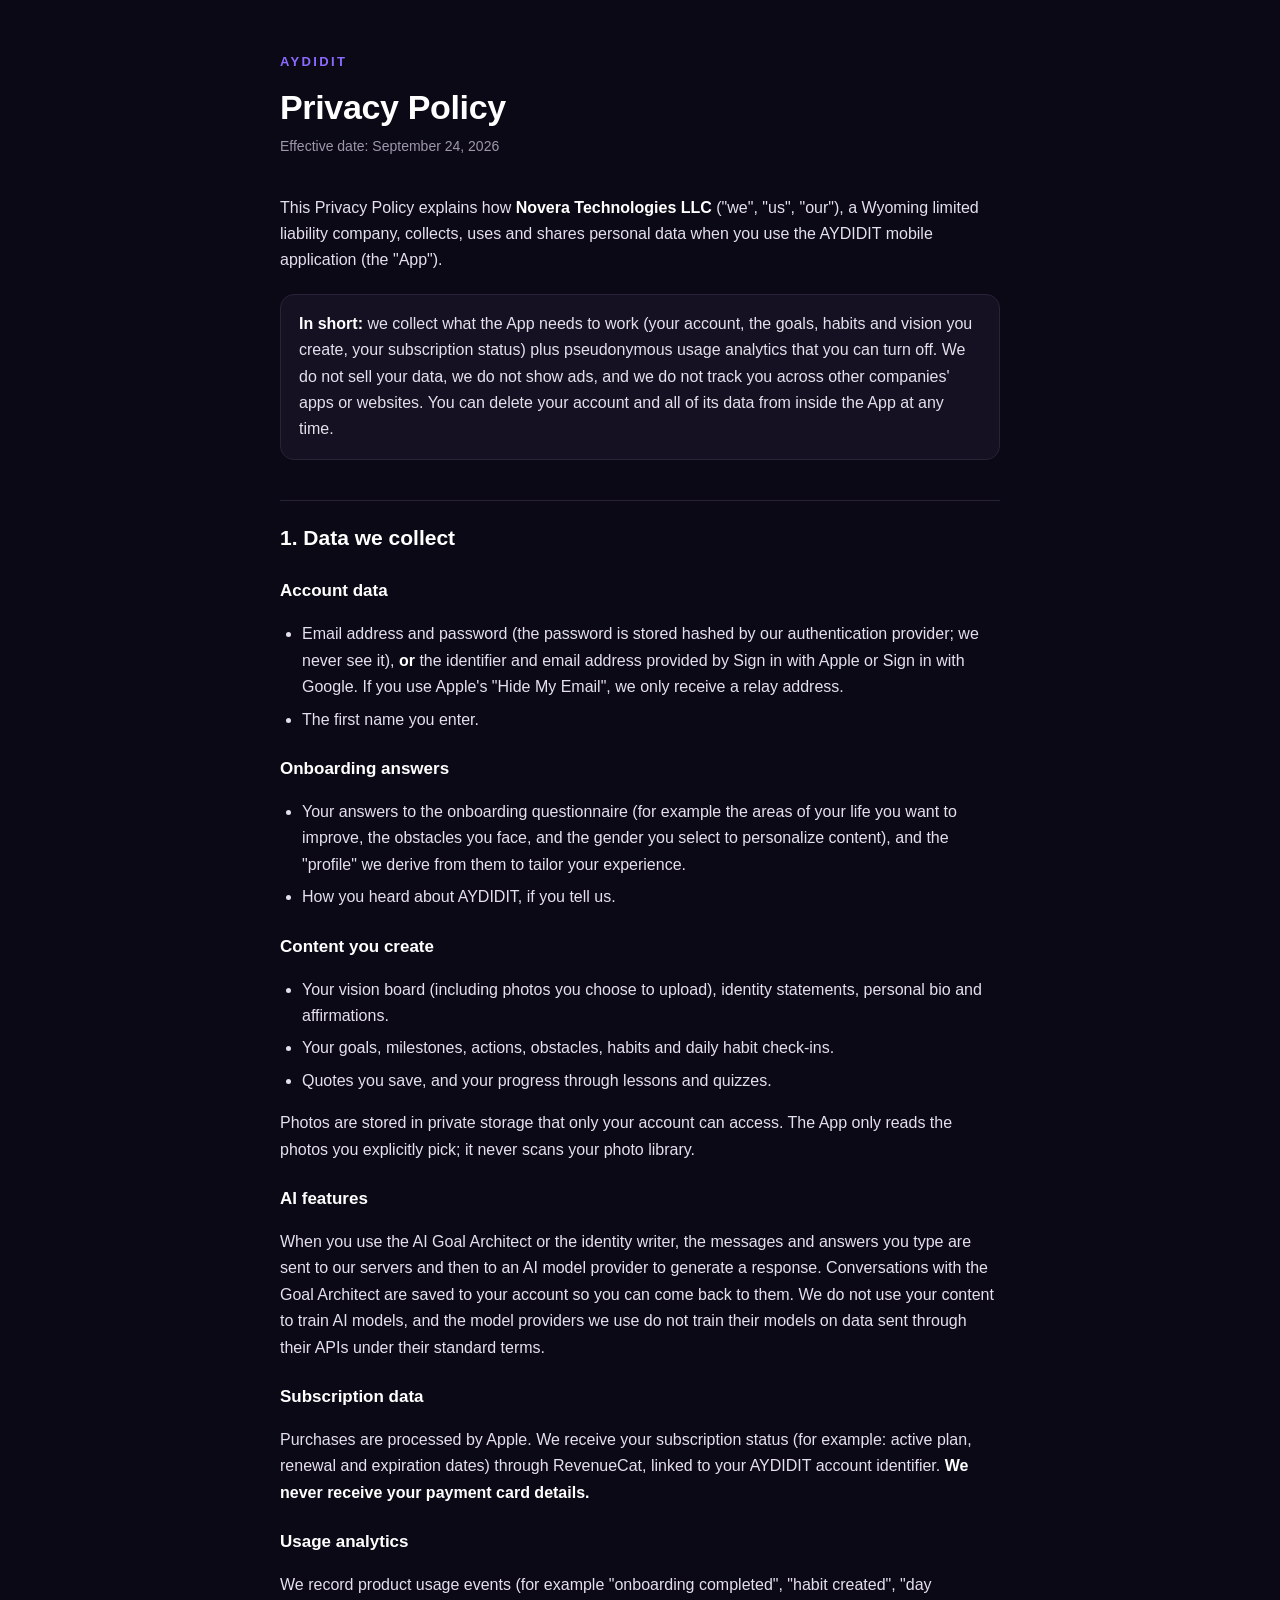
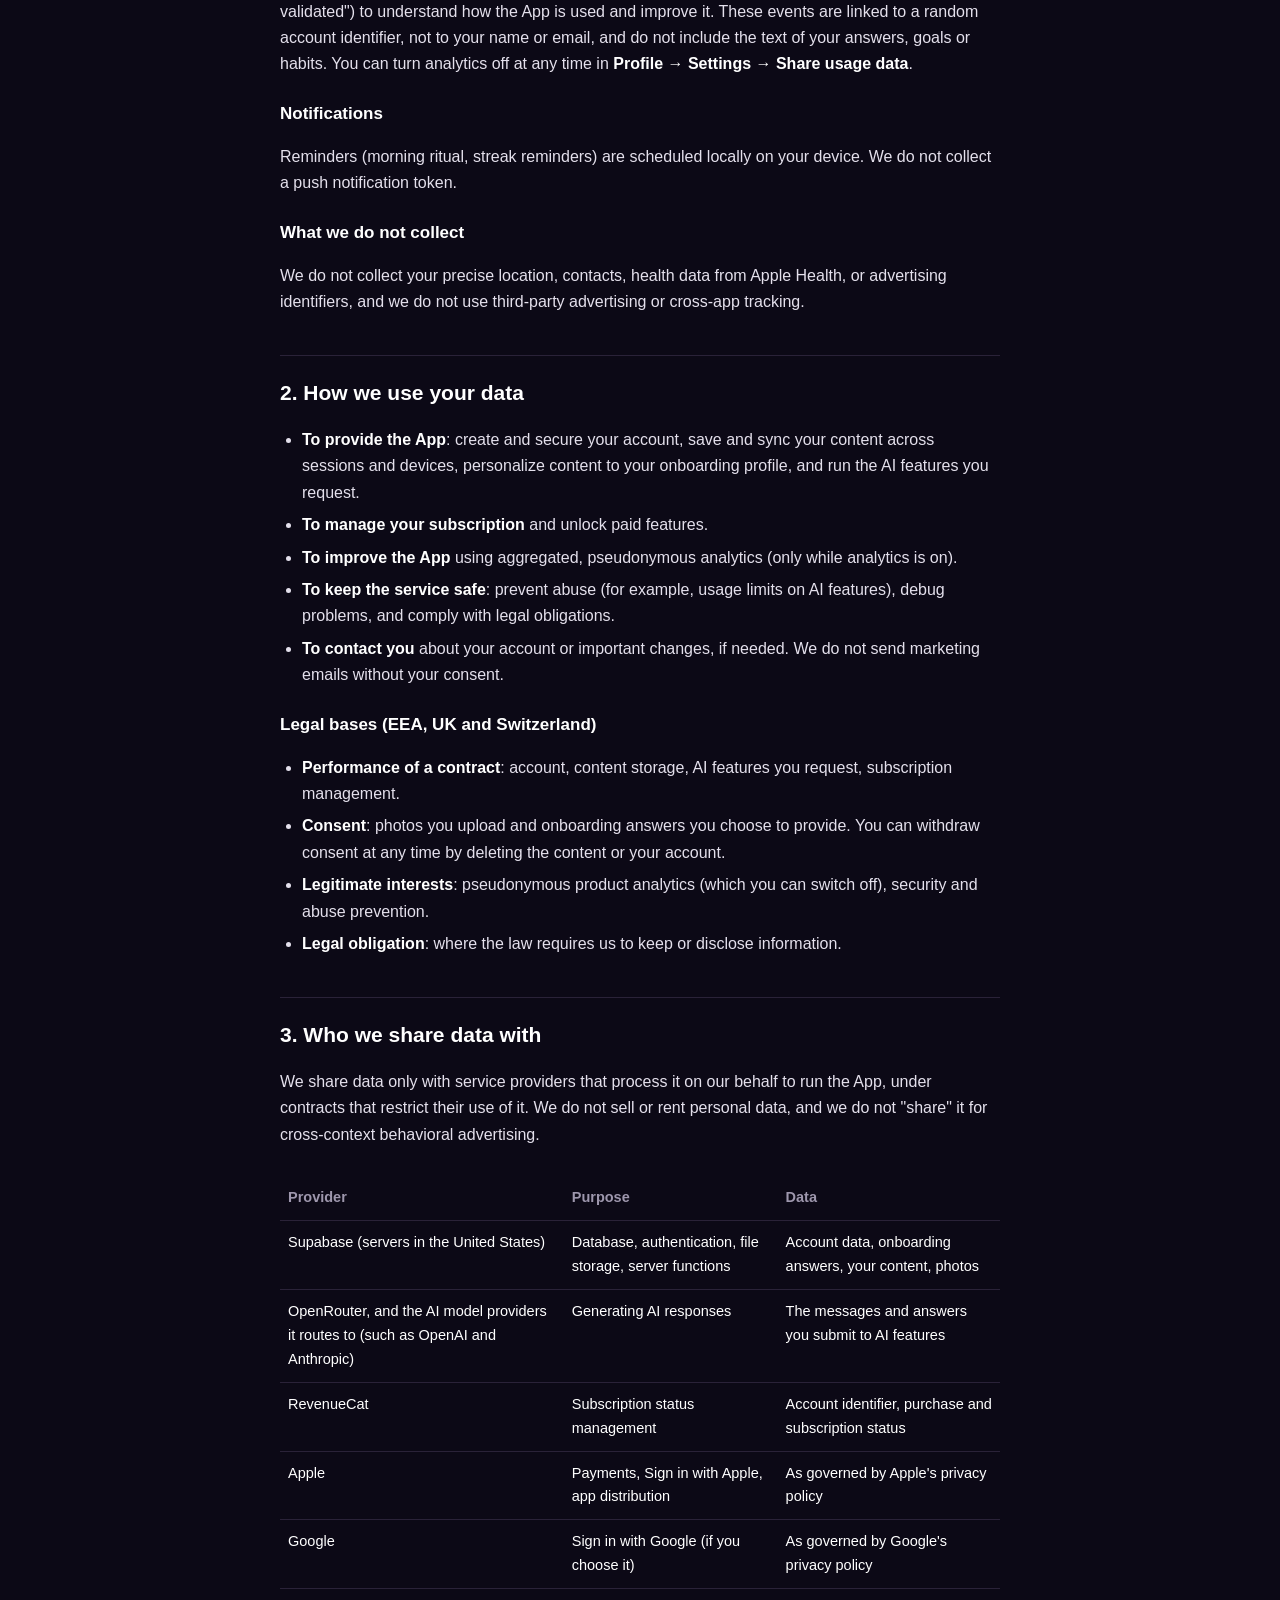
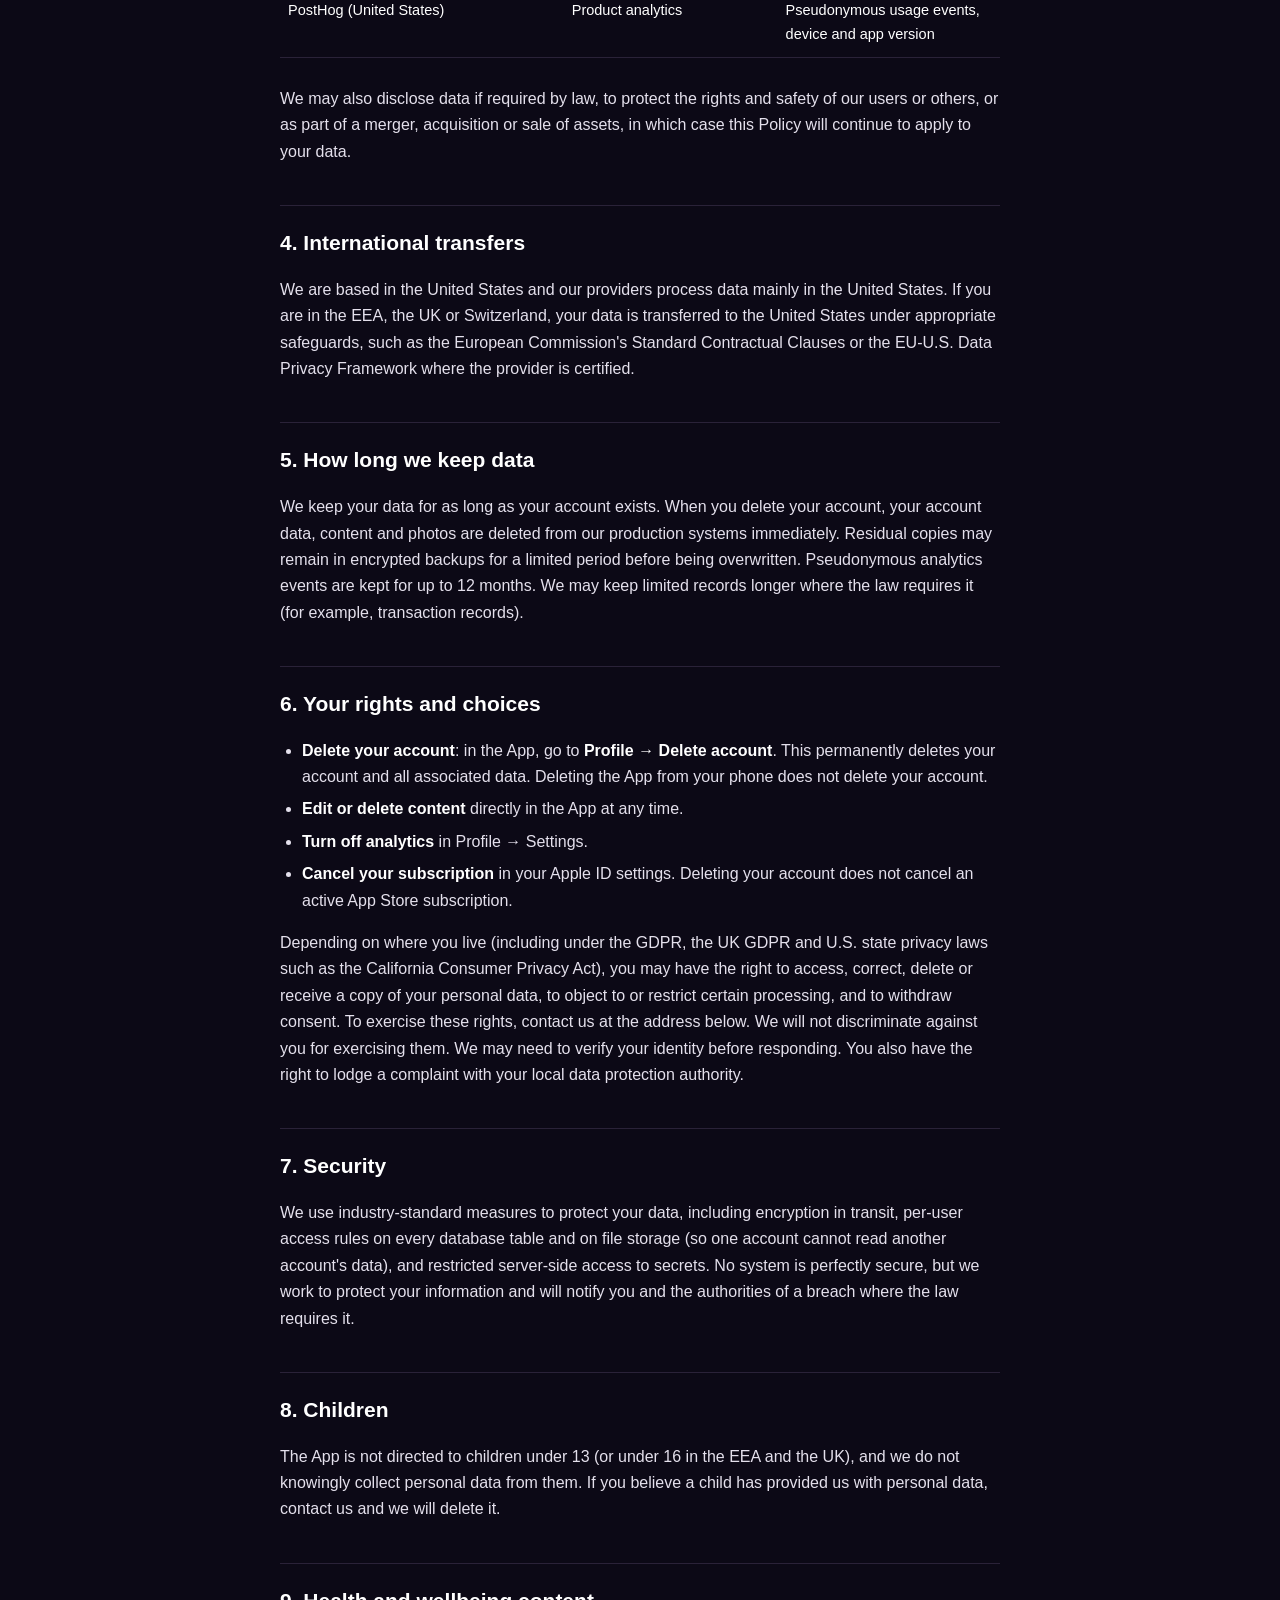
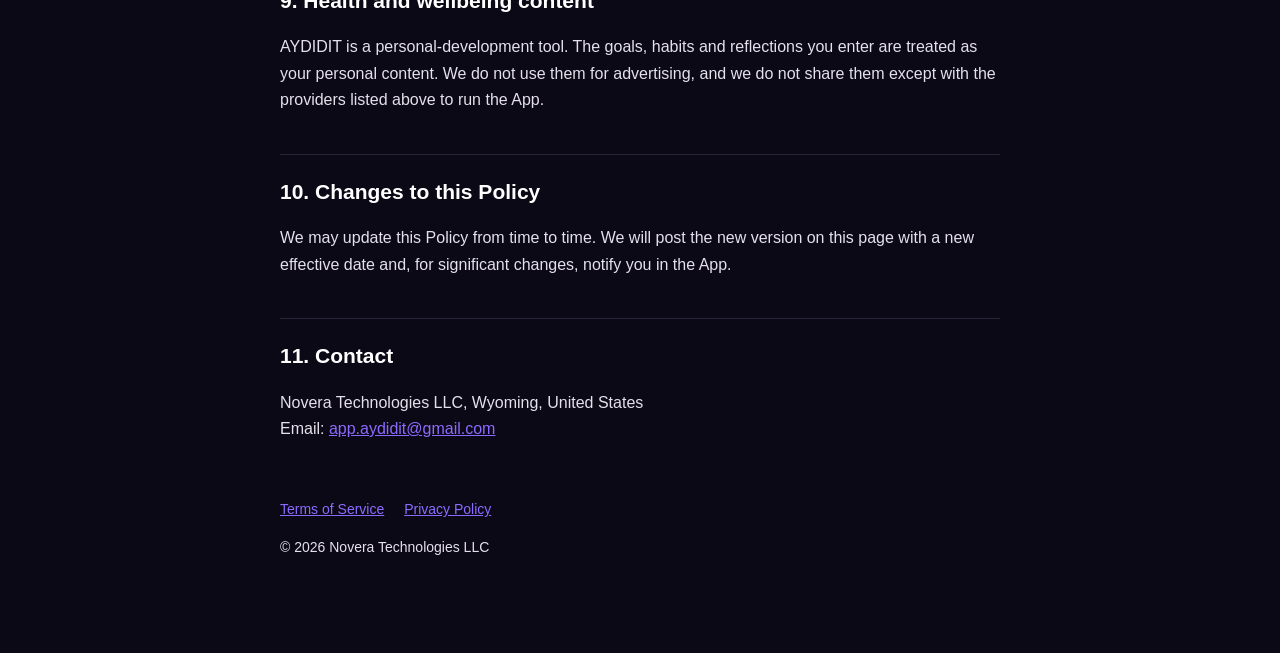
==== privacy/index.html @ 120aacc1 "AYDIDIT Privacy Policy, Terms of Service and support page" ====
<!doctype html>
<html lang="en">
<head>
  <meta charset="utf-8">
  <meta name="viewport" content="width=device-width, initial-scale=1">
  <title>AYDIDIT Privacy Policy</title>
  <meta name="description" content="How AYDIDIT collects, uses and protects your personal data.">
  <link rel="stylesheet" href="../style.css">
</head>
<body>
<main>
  <header>
    <a class="brand" href="../">AYDIDIT</a>
    <h1>Privacy Policy</h1>
    <p class="meta">Effective date: September 24, 2026</p>
  </header>

  <p>This Privacy Policy explains how <strong>Novera Technologies LLC</strong> ("we", "us", "our"), a Wyoming limited liability company, collects, uses and shares personal data when you use the AYDIDIT mobile application (the "App").</p>

  <div class="callout">
    <p><strong>In short:</strong> we collect what the App needs to work (your account, the goals, habits and vision you create, your subscription status) plus pseudonymous usage analytics that you can turn off. We do not sell your data, we do not show ads, and we do not track you across other companies' apps or websites. You can delete your account and all of its data from inside the App at any time.</p>
  </div>

  <h2>1. Data we collect</h2>

  <h3>Account data</h3>
  <ul>
    <li>Email address and password (the password is stored hashed by our authentication provider; we never see it), <strong>or</strong> the identifier and email address provided by Sign in with Apple or Sign in with Google. If you use Apple's "Hide My Email", we only receive a relay address.</li>
    <li>The first name you enter.</li>
  </ul>

  <h3>Onboarding answers</h3>
  <ul>
    <li>Your answers to the onboarding questionnaire (for example the areas of your life you want to improve, the obstacles you face, and the gender you select to personalize content), and the "profile" we derive from them to tailor your experience.</li>
    <li>How you heard about AYDIDIT, if you tell us.</li>
  </ul>

  <h3>Content you create</h3>
  <ul>
    <li>Your vision board (including photos you choose to upload), identity statements, personal bio and affirmations.</li>
    <li>Your goals, milestones, actions, obstacles, habits and daily habit check-ins.</li>
    <li>Quotes you save, and your progress through lessons and quizzes.</li>
  </ul>
  <p>Photos are stored in private storage that only your account can access. The App only reads the photos you explicitly pick; it never scans your photo library.</p>

  <h3>AI features</h3>
  <p>When you use the AI Goal Architect or the identity writer, the messages and answers you type are sent to our servers and then to an AI model provider to generate a response. Conversations with the Goal Architect are saved to your account so you can come back to them. We do not use your content to train AI models, and the model providers we use do not train their models on data sent through their APIs under their standard terms.</p>

  <h3>Subscription data</h3>
  <p>Purchases are processed by Apple. We receive your subscription status (for example: active plan, renewal and expiration dates) through RevenueCat, linked to your AYDIDIT account identifier. <strong>We never receive your payment card details.</strong></p>

  <h3>Usage analytics</h3>
  <p>We record product usage events (for example "onboarding completed", "habit created", "day validated") to understand how the App is used and improve it. These events are linked to a random account identifier, not to your name or email, and do not include the text of your answers, goals or habits. You can turn analytics off at any time in <strong>Profile → Settings → Share usage data</strong>.</p>

  <h3>Notifications</h3>
  <p>Reminders (morning ritual, streak reminders) are scheduled locally on your device. We do not collect a push notification token.</p>

  <h3>What we do not collect</h3>
  <p>We do not collect your precise location, contacts, health data from Apple Health, or advertising identifiers, and we do not use third-party advertising or cross-app tracking.</p>

  <h2>2. How we use your data</h2>
  <ul>
    <li><strong>To provide the App</strong>: create and secure your account, save and sync your content across sessions and devices, personalize content to your onboarding profile, and run the AI features you request.</li>
    <li><strong>To manage your subscription</strong> and unlock paid features.</li>
    <li><strong>To improve the App</strong> using aggregated, pseudonymous analytics (only while analytics is on).</li>
    <li><strong>To keep the service safe</strong>: prevent abuse (for example, usage limits on AI features), debug problems, and comply with legal obligations.</li>
    <li><strong>To contact you</strong> about your account or important changes, if needed. We do not send marketing emails without your consent.</li>
  </ul>

  <h3>Legal bases (EEA, UK and Switzerland)</h3>
  <ul>
    <li><strong>Performance of a contract</strong>: account, content storage, AI features you request, subscription management.</li>
    <li><strong>Consent</strong>: photos you upload and onboarding answers you choose to provide. You can withdraw consent at any time by deleting the content or your account.</li>
    <li><strong>Legitimate interests</strong>: pseudonymous product analytics (which you can switch off), security and abuse prevention.</li>
    <li><strong>Legal obligation</strong>: where the law requires us to keep or disclose information.</li>
  </ul>

  <h2>3. Who we share data with</h2>
  <p>We share data only with service providers that process it on our behalf to run the App, under contracts that restrict their use of it. We do not sell or rent personal data, and we do not "share" it for cross-context behavioral advertising.</p>
  <div class="table-wrap">
  <table>
    <tr><th>Provider</th><th>Purpose</th><th>Data</th></tr>
    <tr><td>Supabase (servers in the United States)</td><td>Database, authentication, file storage, server functions</td><td>Account data, onboarding answers, your content, photos</td></tr>
    <tr><td>OpenRouter, and the AI model providers it routes to (such as OpenAI and Anthropic)</td><td>Generating AI responses</td><td>The messages and answers you submit to AI features</td></tr>
    <tr><td>RevenueCat</td><td>Subscription status management</td><td>Account identifier, purchase and subscription status</td></tr>
    <tr><td>Apple</td><td>Payments, Sign in with Apple, app distribution</td><td>As governed by Apple's privacy policy</td></tr>
    <tr><td>Google</td><td>Sign in with Google (if you choose it)</td><td>As governed by Google's privacy policy</td></tr>
    <tr><td>PostHog (United States)</td><td>Product analytics</td><td>Pseudonymous usage events, device and app version</td></tr>
  </table>
  </div>
  <p>We may also disclose data if required by law, to protect the rights and safety of our users or others, or as part of a merger, acquisition or sale of assets, in which case this Policy will continue to apply to your data.</p>

  <h2>4. International transfers</h2>
  <p>We are based in the United States and our providers process data mainly in the United States. If you are in the EEA, the UK or Switzerland, your data is transferred to the United States under appropriate safeguards, such as the European Commission's Standard Contractual Clauses or the EU-U.S. Data Privacy Framework where the provider is certified.</p>

  <h2>5. How long we keep data</h2>
  <p>We keep your data for as long as your account exists. When you delete your account, your account data, content and photos are deleted from our production systems immediately. Residual copies may remain in encrypted backups for a limited period before being overwritten. Pseudonymous analytics events are kept for up to 12 months. We may keep limited records longer where the law requires it (for example, transaction records).</p>

  <h2>6. Your rights and choices</h2>
  <ul>
    <li><strong>Delete your account</strong>: in the App, go to <strong>Profile → Delete account</strong>. This permanently deletes your account and all associated data. Deleting the App from your phone does not delete your account.</li>
    <li><strong>Edit or delete content</strong> directly in the App at any time.</li>
    <li><strong>Turn off analytics</strong> in Profile → Settings.</li>
    <li><strong>Cancel your subscription</strong> in your Apple ID settings. Deleting your account does not cancel an active App Store subscription.</li>
  </ul>
  <p>Depending on where you live (including under the GDPR, the UK GDPR and U.S. state privacy laws such as the California Consumer Privacy Act), you may have the right to access, correct, delete or receive a copy of your personal data, to object to or restrict certain processing, and to withdraw consent. To exercise these rights, contact us at the address below. We will not discriminate against you for exercising them. We may need to verify your identity before responding. You also have the right to lodge a complaint with your local data protection authority.</p>

  <h2>7. Security</h2>
  <p>We use industry-standard measures to protect your data, including encryption in transit, per-user access rules on every database table and on file storage (so one account cannot read another account's data), and restricted server-side access to secrets. No system is perfectly secure, but we work to protect your information and will notify you and the authorities of a breach where the law requires it.</p>

  <h2>8. Children</h2>
  <p>The App is not directed to children under 13 (or under 16 in the EEA and the UK), and we do not knowingly collect personal data from them. If you believe a child has provided us with personal data, contact us and we will delete it.</p>

  <h2>9. Health and wellbeing content</h2>
  <p>AYDIDIT is a personal-development tool. The goals, habits and reflections you enter are treated as your personal content. We do not use them for advertising, and we do not share them except with the providers listed above to run the App.</p>

  <h2>10. Changes to this Policy</h2>
  <p>We may update this Policy from time to time. We will post the new version on this page with a new effective date and, for significant changes, notify you in the App.</p>

  <h2>11. Contact</h2>
  <p>Novera Technologies LLC, Wyoming, United States<br>
  Email: <a href="mailto:app.aydidit@gmail.com">app.aydidit@gmail.com</a></p>

  <footer>
    <a href="../terms/">Terms of Service</a>
    <a href="../privacy/">Privacy Policy</a>
    <p>© 2026 Novera Technologies LLC</p>
  </footer>
</main>
</body>
</html>
---- style.css ----
:root {
  --bg: #0c0916;
  --surface: #151022;
  --text: #ffffff;
  --muted: #9e97ad;
  --accent: #8b6bff;
  --border: #2a2238;
}
* { box-sizing: border-box; }
html { -webkit-text-size-adjust: 100%; }
body {
  margin: 0;
  background: var(--bg);
  color: var(--text);
  font: 16px/1.65 -apple-system, BlinkMacSystemFont, "Segoe UI", Inter, Roboto, sans-serif;
}
main { max-width: 760px; margin: 0 auto; padding: 48px 20px 80px; }
header { margin-bottom: 36px; }
.brand { font-weight: 800; letter-spacing: 0.18em; font-size: 13px; color: var(--accent); text-decoration: none; }
h1 { font-size: 34px; line-height: 1.15; margin: 14px 0 8px; letter-spacing: -0.01em; }
.meta { color: var(--muted); font-size: 14px; margin: 0; }
h2 { font-size: 21px; margin: 40px 0 10px; padding-top: 20px; border-top: 1px solid var(--border); }
h3 { font-size: 17px; margin: 22px 0 6px; }
p, li { color: #e4e0ec; }
ul { padding-left: 22px; }
li { margin: 6px 0; }
a { color: var(--accent); }
strong { color: var(--text); }
.callout { background: var(--surface); border: 1px solid var(--border); border-radius: 14px; padding: 16px 18px; margin: 20px 0; }
.callout p { margin: 0; }
table { width: 100%; border-collapse: collapse; font-size: 14.5px; margin: 12px 0; }
th, td { text-align: left; vertical-align: top; padding: 10px 8px; border-bottom: 1px solid var(--border); }
th { color: var(--muted); font-weight: 600; }
.table-wrap { overflow-x: auto; }
footer { margin-top: 56px; color: var(--muted); font-size: 14px; }
footer a { margin-right: 16px; }
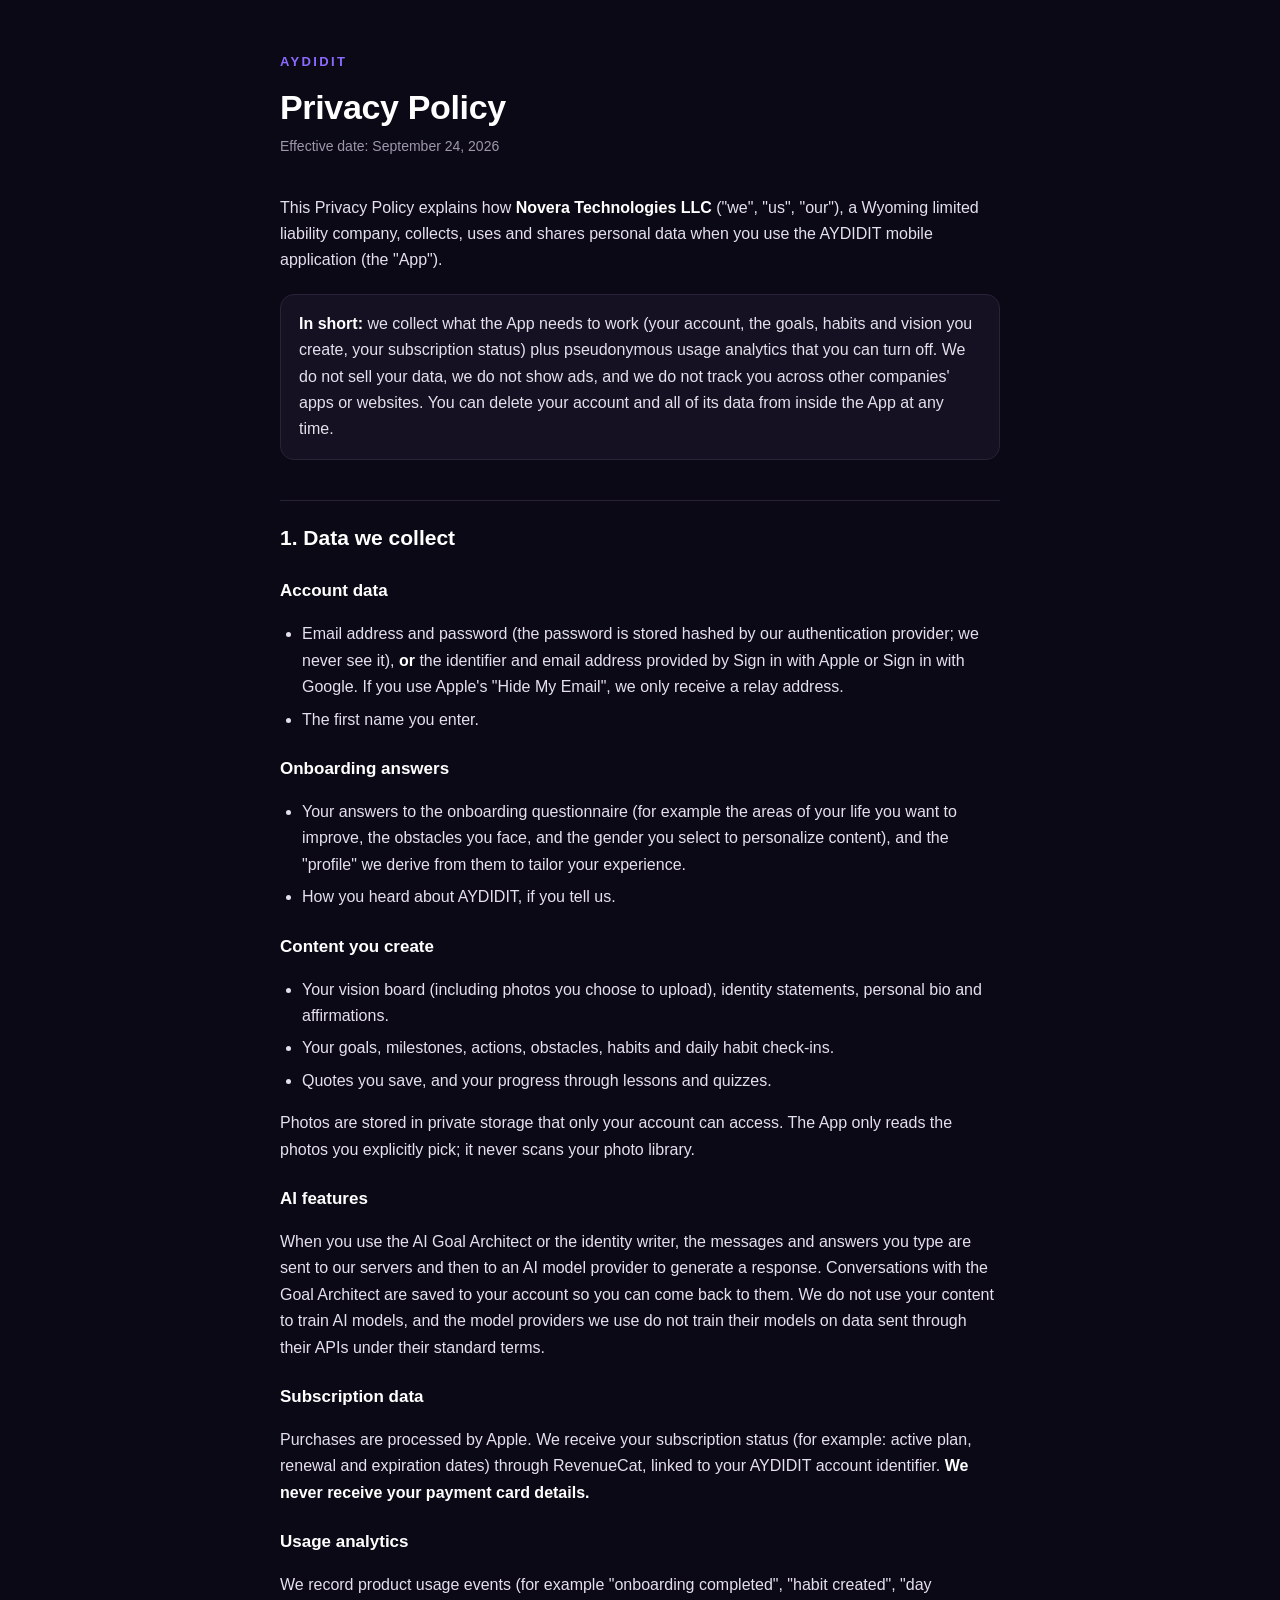
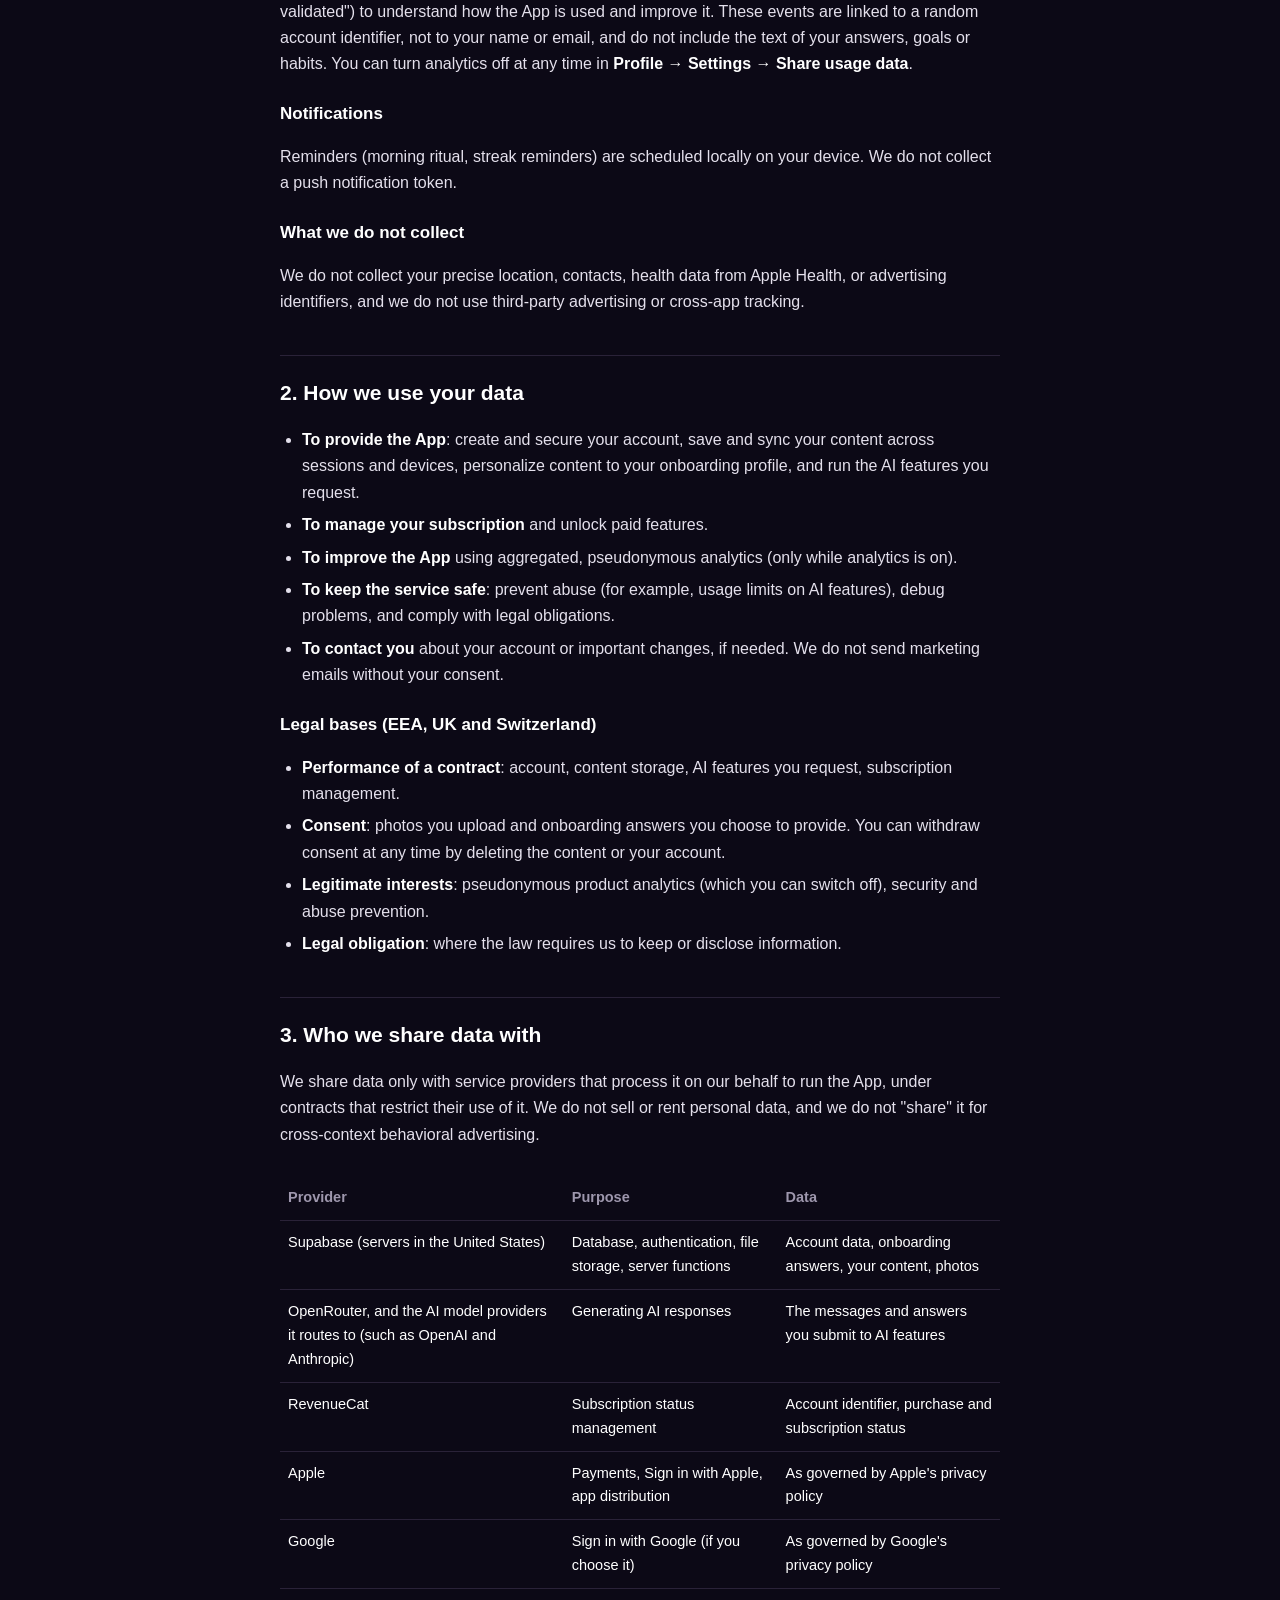
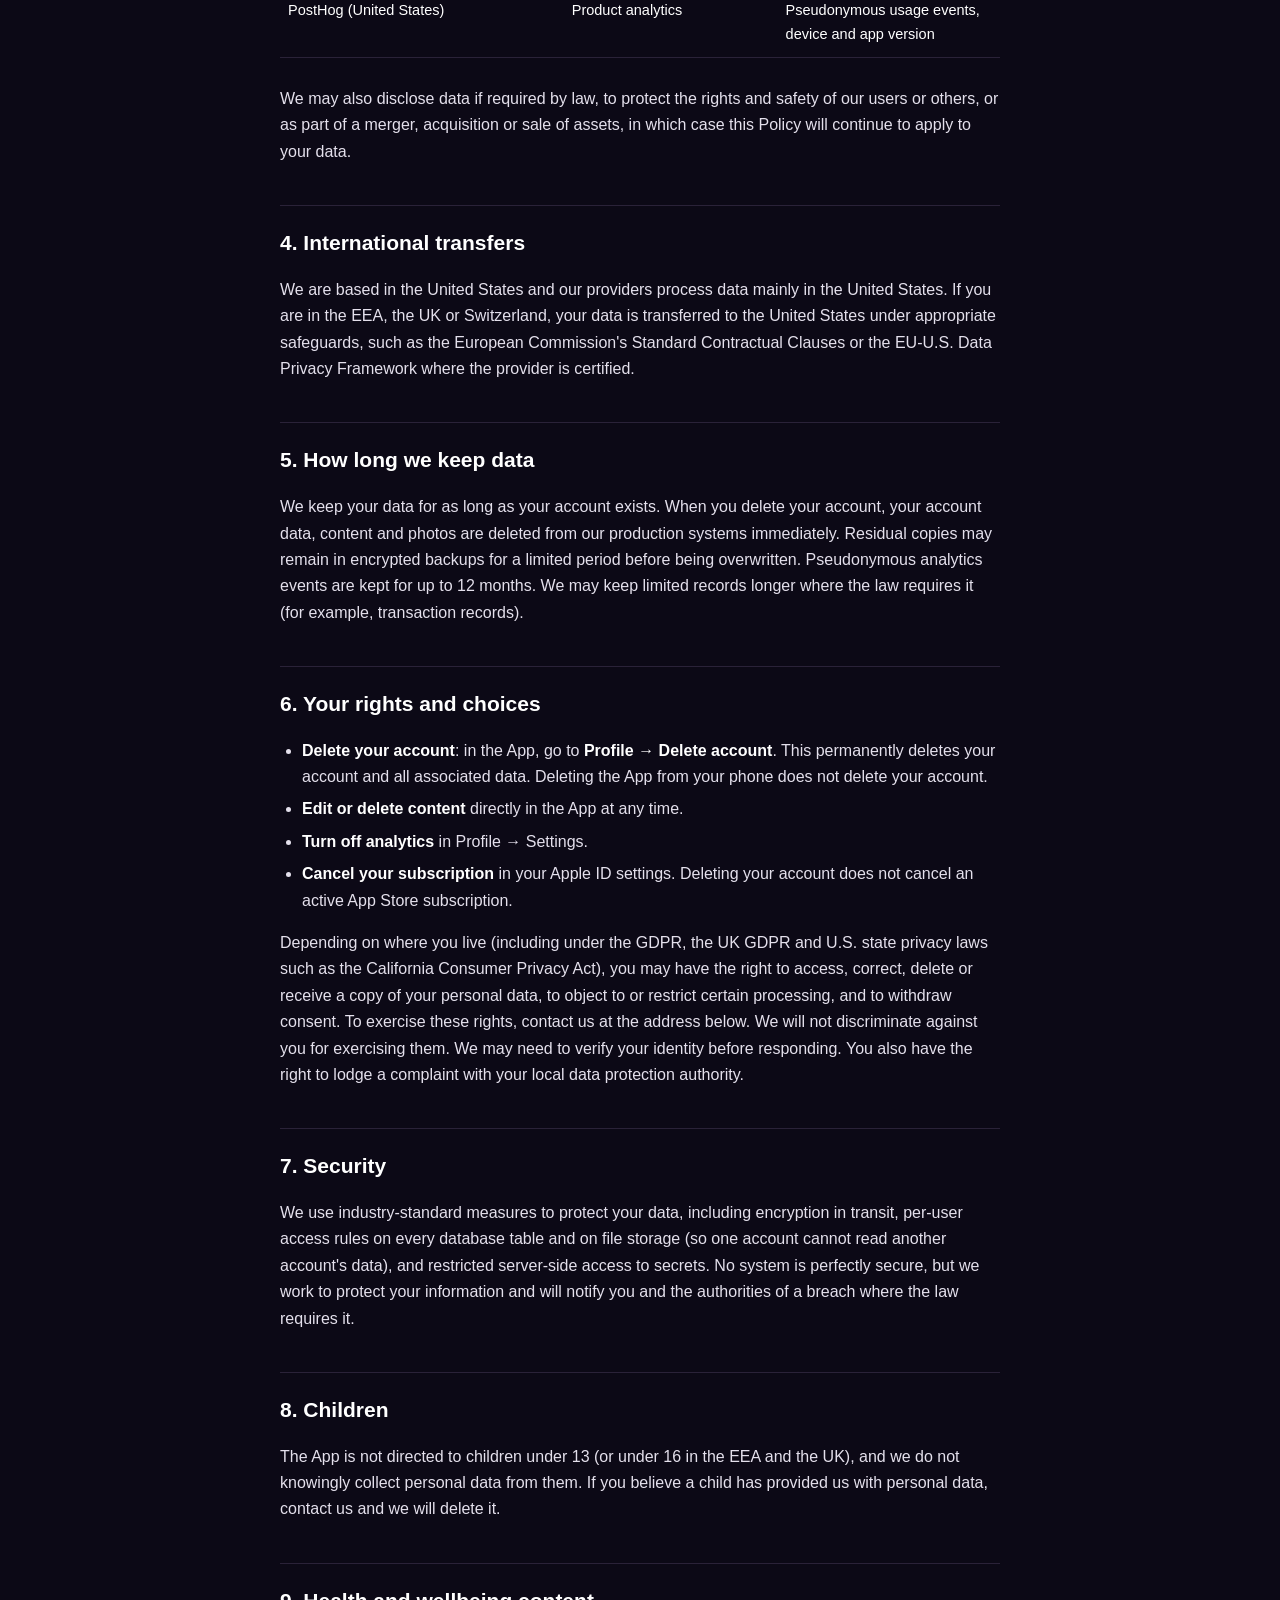
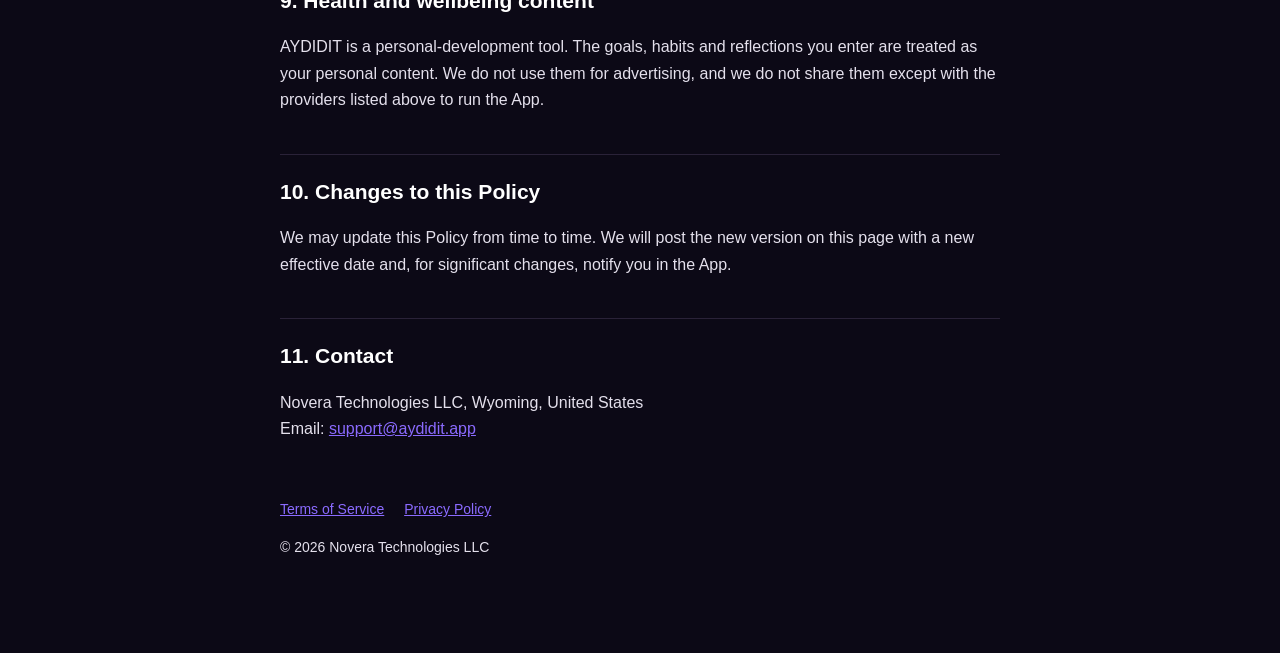
==== commit f7d71bda: "Contact email: support@aydidit.app" ====
--- a/privacy/index.html
+++ b/privacy/index.html
@@ -5,6 +5,9 @@
   <meta name="viewport" content="width=device-width, initial-scale=1">
   <title>AYDIDIT Privacy Policy</title>
   <meta name="description" content="How AYDIDIT collects, uses and protects your personal data.">
+  <link rel="icon" type="image/png" sizes="32x32" href="/favicon-32.png">
+  <link rel="icon" type="image/png" sizes="48x48" href="/favicon-48.png">
+  <link rel="apple-touch-icon" href="/apple-touch-icon.png">
   <link rel="stylesheet" href="../style.css">
 </head>
 <body>
@@ -119,7 +122,7 @@
 
   <h2>11. Contact</h2>
   <p>Novera Technologies LLC, Wyoming, United States<br>
-  Email: <a href="mailto:app.aydidit@gmail.com">app.aydidit@gmail.com</a></p>
+  Email: <a href="mailto:support@aydidit.app">support@aydidit.app</a></p>
 
   <footer>
     <a href="../terms/">Terms of Service</a>
